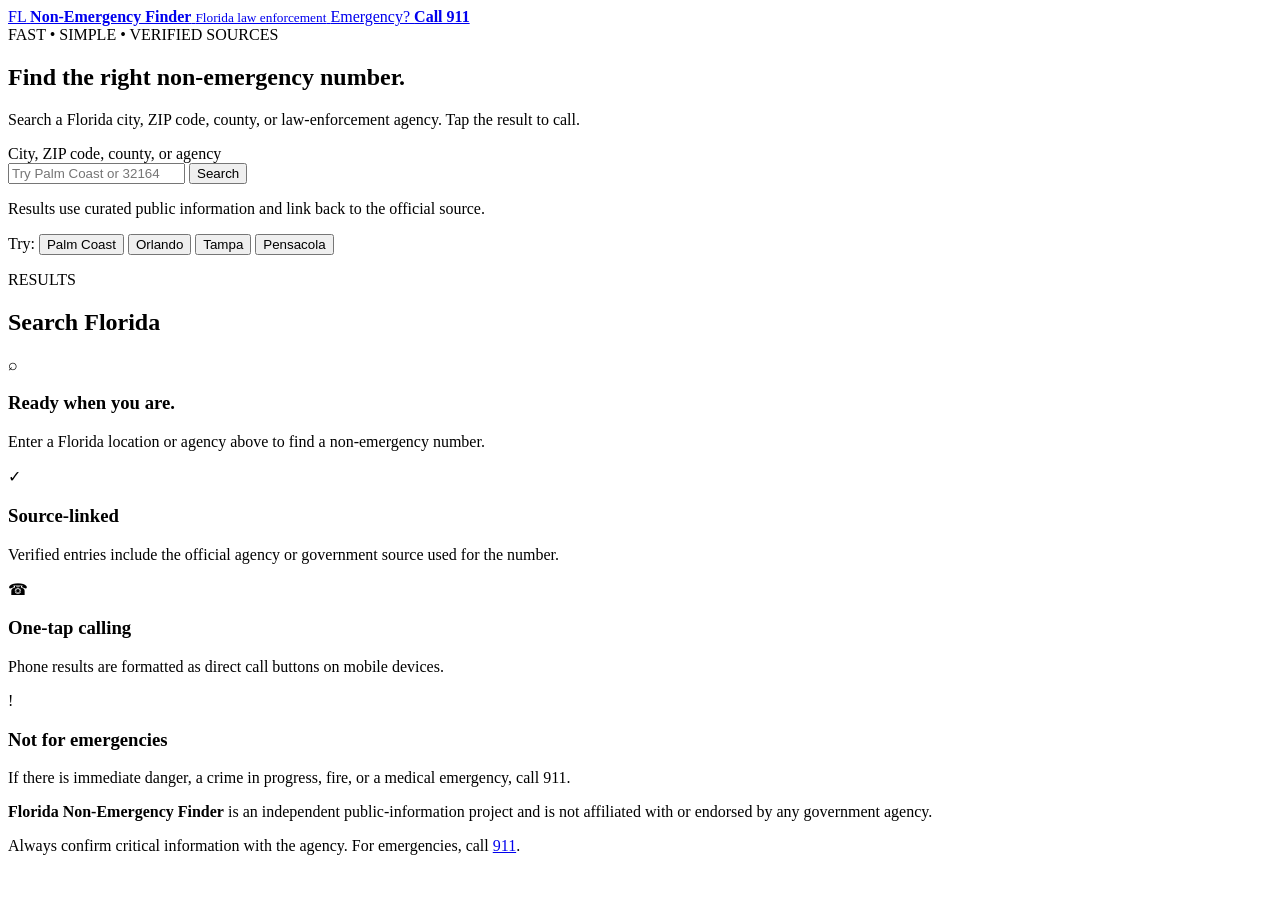
==== index.html @ f0c00235 "Build initial Florida non-emergency finder interface" ====
<!doctype html>
<html lang="en">
<head>
  <meta charset="utf-8">
  <meta name="viewport" content="width=device-width, initial-scale=1, viewport-fit=cover">
  <meta name="theme-color" content="#07111f">
  <meta name="description" content="Find verified Florida law-enforcement non-emergency phone numbers by city, ZIP code, county, or agency.">
  <title>Florida Non-Emergency Finder</title>
  <link rel="preconnect" href="https://fonts.googleapis.com">
  <link rel="preconnect" href="https://fonts.gstatic.com" crossorigin>
  <link href="https://fonts.googleapis.com/css2?family=Inter:wght@400;500;600;700;800&display=swap" rel="stylesheet">
  <link rel="stylesheet" href="styles.css">
</head>
<body>
  <header class="site-header">
    <a class="brand" href="./" aria-label="Florida Non-Emergency Finder home">
      <span class="brand-mark" aria-hidden="true">FL</span>
      <span>
        <strong>Non-Emergency Finder</strong>
        <small>Florida law enforcement</small>
      </span>
    </a>
    <a class="emergency-link" href="tel:911">Emergency? <strong>Call 911</strong></a>
  </header>

  <main>
    <section class="hero">
      <div class="hero-inner">
        <div class="eyebrow">FAST • SIMPLE • VERIFIED SOURCES</div>
        <h1>Find the right non-emergency number.</h1>
        <p class="hero-copy">Search a Florida city, ZIP code, county, or law-enforcement agency. Tap the result to call.</p>

        <form id="searchForm" class="search-card" role="search">
          <label for="searchInput">City, ZIP code, county, or agency</label>
          <div class="search-row">
            <input id="searchInput" name="q" type="search" inputmode="search" autocomplete="postal-code" placeholder="Try Palm Coast or 32164" aria-describedby="searchHelp">
            <button type="submit">Search</button>
          </div>
          <p id="searchHelp" class="search-help">Results use curated public information and link back to the official source.</p>
        </form>

        <div class="quick-searches" aria-label="Example searches">
          <span>Try:</span>
          <button type="button" data-query="Palm Coast">Palm Coast</button>
          <button type="button" data-query="Orlando">Orlando</button>
          <button type="button" data-query="Tampa">Tampa</button>
          <button type="button" data-query="Pensacola">Pensacola</button>
        </div>
      </div>
    </section>

    <section class="results-section" aria-live="polite" aria-atomic="false">
      <div class="results-header">
        <div>
          <p class="section-kicker">RESULTS</p>
          <h2 id="resultsTitle">Search Florida</h2>
        </div>
        <span id="resultCount" class="result-count"></span>
      </div>
      <div id="results" class="results-grid">
        <div class="empty-state">
          <div class="empty-icon" aria-hidden="true">⌕</div>
          <h3>Ready when you are.</h3>
          <p>Enter a Florida location or agency above to find a non-emergency number.</p>
        </div>
      </div>
    </section>

    <section class="info-strip">
      <article>
        <span class="info-icon" aria-hidden="true">✓</span>
        <div>
          <h3>Source-linked</h3>
          <p>Verified entries include the official agency or government source used for the number.</p>
        </div>
      </article>
      <article>
        <span class="info-icon" aria-hidden="true">☎</span>
        <div>
          <h3>One-tap calling</h3>
          <p>Phone results are formatted as direct call buttons on mobile devices.</p>
        </div>
      </article>
      <article>
        <span class="info-icon" aria-hidden="true">!</span>
        <div>
          <h3>Not for emergencies</h3>
          <p>If there is immediate danger, a crime in progress, fire, or a medical emergency, call 911.</p>
        </div>
      </article>
    </section>
  </main>

  <footer>
    <p><strong>Florida Non-Emergency Finder</strong> is an independent public-information project and is not affiliated with or endorsed by any government agency.</p>
    <p>Always confirm critical information with the agency. For emergencies, call <a href="tel:911">911</a>.</p>
  </footer>

  <script src="data/agencies.js"></script>
  <script src="app.js"></script>
</body>
</html>
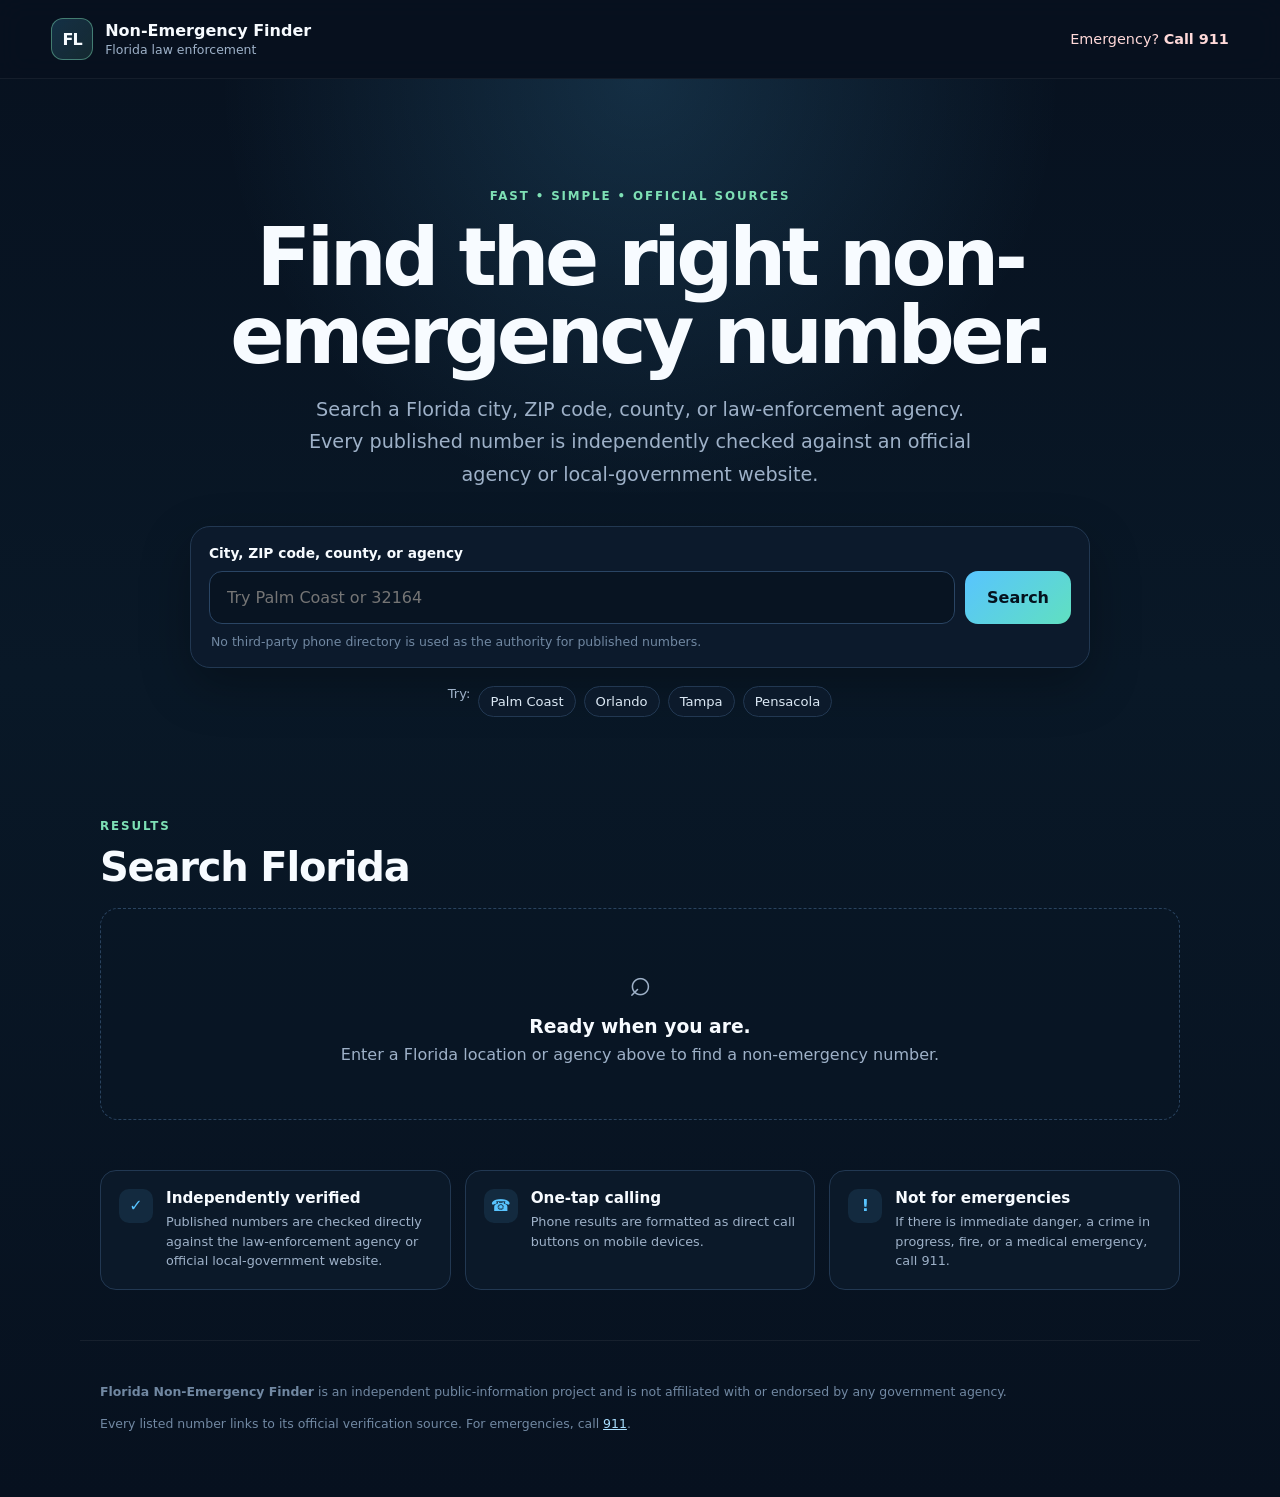
==== commit 9cdbbf16: "Load verified expansion dataset and clarify direct-source policy" ====
--- a/index.html
+++ b/index.html
@@ -4,7 +4,7 @@
   <meta charset="utf-8">
   <meta name="viewport" content="width=device-width, initial-scale=1, viewport-fit=cover">
   <meta name="theme-color" content="#07111f">
-  <meta name="description" content="Find verified Florida law-enforcement non-emergency phone numbers by city, ZIP code, county, or agency.">
+  <meta name="description" content="Find independently verified Florida law-enforcement non-emergency phone numbers by city, ZIP code, county, or agency.">
   <title>Florida Non-Emergency Finder</title>
   <link rel="preconnect" href="https://fonts.googleapis.com">
   <link rel="preconnect" href="https://fonts.gstatic.com" crossorigin>
@@ -26,9 +26,9 @@
   <main>
     <section class="hero">
       <div class="hero-inner">
-        <div class="eyebrow">FAST • SIMPLE • VERIFIED SOURCES</div>
+        <div class="eyebrow">FAST • SIMPLE • OFFICIAL SOURCES</div>
         <h1>Find the right non-emergency number.</h1>
-        <p class="hero-copy">Search a Florida city, ZIP code, county, or law-enforcement agency. Tap the result to call.</p>
+        <p class="hero-copy">Search a Florida city, ZIP code, county, or law-enforcement agency. Every published number is independently checked against an official agency or local-government website.</p>
 
         <form id="searchForm" class="search-card" role="search">
           <label for="searchInput">City, ZIP code, county, or agency</label>
@@ -36,7 +36,7 @@
             <input id="searchInput" name="q" type="search" inputmode="search" autocomplete="postal-code" placeholder="Try Palm Coast or 32164" aria-describedby="searchHelp">
             <button type="submit">Search</button>
           </div>
-          <p id="searchHelp" class="search-help">Results use curated public information and link back to the official source.</p>
+          <p id="searchHelp" class="search-help">No third-party phone directory is used as the authority for published numbers.</p>
         </form>
 
         <div class="quick-searches" aria-label="Example searches">
@@ -70,8 +70,8 @@
       <article>
         <span class="info-icon" aria-hidden="true">✓</span>
         <div>
-          <h3>Source-linked</h3>
-          <p>Verified entries include the official agency or government source used for the number.</p>
+          <h3>Independently verified</h3>
+          <p>Published numbers are checked directly against the law-enforcement agency or official local-government website.</p>
         </div>
       </article>
       <article>
@@ -93,10 +93,11 @@
 
   <footer>
     <p><strong>Florida Non-Emergency Finder</strong> is an independent public-information project and is not affiliated with or endorsed by any government agency.</p>
-    <p>Always confirm critical information with the agency. For emergencies, call <a href="tel:911">911</a>.</p>
+    <p>Every listed number links to its official verification source. For emergencies, call <a href="tel:911">911</a>.</p>
   </footer>
 
   <script src="data/agencies.js"></script>
+  <script src="data/verified-expansion.js"></script>
   <script src="app.js"></script>
 </body>
 </html>
--- a/styles.css
+++ b/styles.css
@@ -0,0 +1 @@
+:root{--bg:#07111f;--panel:#0d1b2d;--panel2:#12243a;--text:#f7fbff;--muted:#9eb1c8;--line:#223852;--accent:#58c4ff;--accent2:#7ee0b5;--danger:#ff6b6b;--shadow:0 18px 50px rgba(0,0,0,.28)}*{box-sizing:border-box}html{scroll-behavior:smooth}body{margin:0;font-family:Inter,system-ui,-apple-system,BlinkMacSystemFont,"Segoe UI",sans-serif;background:linear-gradient(180deg,#07111f 0%,#091827 45%,#07111f 100%);color:var(--text);min-height:100vh}.site-header{display:flex;justify-content:space-between;align-items:center;padding:18px clamp(18px,4vw,54px);border-bottom:1px solid rgba(255,255,255,.06);background:rgba(7,17,31,.86);backdrop-filter:blur(14px);position:sticky;top:0;z-index:10}.brand{display:flex;align-items:center;gap:12px;color:var(--text);text-decoration:none}.brand-mark{display:grid;place-items:center;width:42px;height:42px;border:1px solid rgba(126,224,181,.45);border-radius:12px;background:linear-gradient(135deg,rgba(88,196,255,.18),rgba(126,224,181,.12));font-weight:800;letter-spacing:-.05em}.brand strong,.brand small{display:block}.brand small{color:var(--muted);font-size:.78rem;margin-top:2px}.emergency-link{color:#ffd9d9;text-decoration:none;font-size:.9rem}.hero{padding:clamp(56px,9vw,110px) 20px 44px;background:radial-gradient(circle at 50% 0%,rgba(88,196,255,.16),transparent 45%)}.hero-inner{max-width:900px;margin:0 auto;text-align:center}.eyebrow,.section-kicker{font-size:.74rem;letter-spacing:.16em;font-weight:800;color:var(--accent2)}h1{font-size:clamp(2.35rem,7vw,5rem);line-height:.98;letter-spacing:-.055em;margin:16px 0 18px}.hero-copy{max-width:700px;margin:0 auto;color:var(--muted);font-size:clamp(1rem,2.2vw,1.2rem);line-height:1.7}.search-card{margin:34px auto 0;padding:18px;text-align:left;background:rgba(13,27,45,.92);border:1px solid var(--line);border-radius:20px;box-shadow:var(--shadow)}.search-card label{display:block;font-size:.86rem;font-weight:700;margin:0 0 10px}.search-row{display:grid;grid-template-columns:1fr auto;gap:10px}.search-row input{width:100%;border:1px solid #2a4564;background:#081422;color:#fff;border-radius:13px;padding:16px 17px;font:inherit;font-size:1rem;outline:none}.search-row input:focus{border-color:var(--accent);box-shadow:0 0 0 3px rgba(88,196,255,.12)}button,.call-button{font:inherit}.search-row button,.call-button{border:0;border-radius:13px;background:linear-gradient(135deg,var(--accent),#60e0c0);color:#05111d;font-weight:800;padding:0 22px;cursor:pointer}.search-help{margin:10px 2px 0;color:#7188a2;font-size:.78rem}.quick-searches{display:flex;flex-wrap:wrap;justify-content:center;gap:8px;margin:18px 0 0;color:var(--muted);font-size:.82rem}.quick-searches button{border:1px solid var(--line);background:#0c1a2b;color:#dce9f5;border-radius:999px;padding:7px 11px;cursor:pointer}.results-section{max-width:1120px;margin:0 auto;padding:46px 20px 20px}.results-header{display:flex;justify-content:space-between;align-items:end;gap:20px;margin-bottom:18px}.results-header h2{margin:5px 0 0;font-size:clamp(1.6rem,4vw,2.5rem);letter-spacing:-.03em}.result-count{color:var(--muted);font-size:.85rem}.results-grid{display:grid;gap:15px}.result-card{background:linear-gradient(180deg,#0e1e31,#0b1929);border:1px solid var(--line);border-radius:18px;padding:20px;box-shadow:0 10px 28px rgba(0,0,0,.18)}.result-top{display:flex;justify-content:space-between;gap:16px;align-items:flex-start}.agency-type{font-size:.72rem;text-transform:uppercase;letter-spacing:.12em;color:var(--accent2);font-weight:800}.result-card h3{font-size:1.28rem;margin:6px 0 4px}.location{color:var(--muted);font-size:.9rem}.verified{white-space:nowrap;background:rgba(126,224,181,.1);border:1px solid rgba(126,224,181,.25);color:#aef0d2;border-radius:999px;padding:6px 9px;font-size:.72rem;font-weight:700}.phone-block{display:grid;grid-template-columns:1fr auto;gap:12px;align-items:center;margin-top:18px;padding-top:18px;border-top:1px solid rgba(255,255,255,.07)}.phone-label{color:var(--muted);font-size:.75rem}.phone-number{display:block;font-size:clamp(1.35rem,5vw,2rem);font-weight:800;letter-spacing:-.035em;margin-top:3px;color:#fff;text-decoration:none}.call-button{display:inline-flex;align-items:center;justify-content:center;text-decoration:none;min-height:48px}.meta-row{display:flex;flex-wrap:wrap;gap:10px 18px;margin-top:14px;color:#8297ae;font-size:.78rem}.meta-row a{color:#a9dfff}.empty-state{text-align:center;padding:50px 20px;border:1px dashed #29435f;border-radius:18px;background:rgba(9,24,39,.45);color:var(--muted)}.empty-state h3{color:var(--text);margin:12px 0 5px}.empty-state p{max-width:680px;margin:0 auto;line-height:1.65}.empty-icon{font-size:2.4rem}.fallback-actions{display:flex;justify-content:center;flex-wrap:wrap;gap:10px;margin-top:22px}.fallback-button{display:inline-flex;align-items:center;justify-content:center;min-height:46px;padding:0 16px;border-radius:12px;background:linear-gradient(135deg,var(--accent),#60e0c0);color:#05111d;text-decoration:none;font-weight:800}.fallback-button.secondary{background:#12243a;color:#eaf6ff;border:1px solid #2a4564}.info-strip{max-width:1120px;margin:30px auto 50px;padding:0 20px;display:grid;grid-template-columns:repeat(3,1fr);gap:14px}.info-strip article{display:flex;gap:13px;padding:18px;border:1px solid var(--line);border-radius:16px;background:#0b1929}.info-icon{flex:0 0 34px;width:34px;height:34px;display:grid;place-items:center;border-radius:10px;background:rgba(88,196,255,.1);color:var(--accent);font-weight:800}.info-strip h3{font-size:.95rem;margin:0 0 5px}.info-strip p{margin:0;color:var(--muted);font-size:.8rem;line-height:1.55}footer{max-width:1120px;margin:0 auto;padding:28px 20px 50px;border-top:1px solid rgba(255,255,255,.06);color:#7188a2;font-size:.78rem;line-height:1.6}footer a{color:#a9dfff}@media(max-width:700px){.site-header{padding:14px 16px}.brand small{display:none}.emergency-link{font-size:.78rem}.search-row{grid-template-columns:1fr}.search-row button{min-height:52px}.info-strip{grid-template-columns:1fr}.phone-block{grid-template-columns:1fr}.call-button{width:100%}.result-top{display:block}.verified{display:inline-block;margin-top:10px}.hero{padding-top:48px}.fallback-actions{display:grid}.fallback-button{width:100%}}
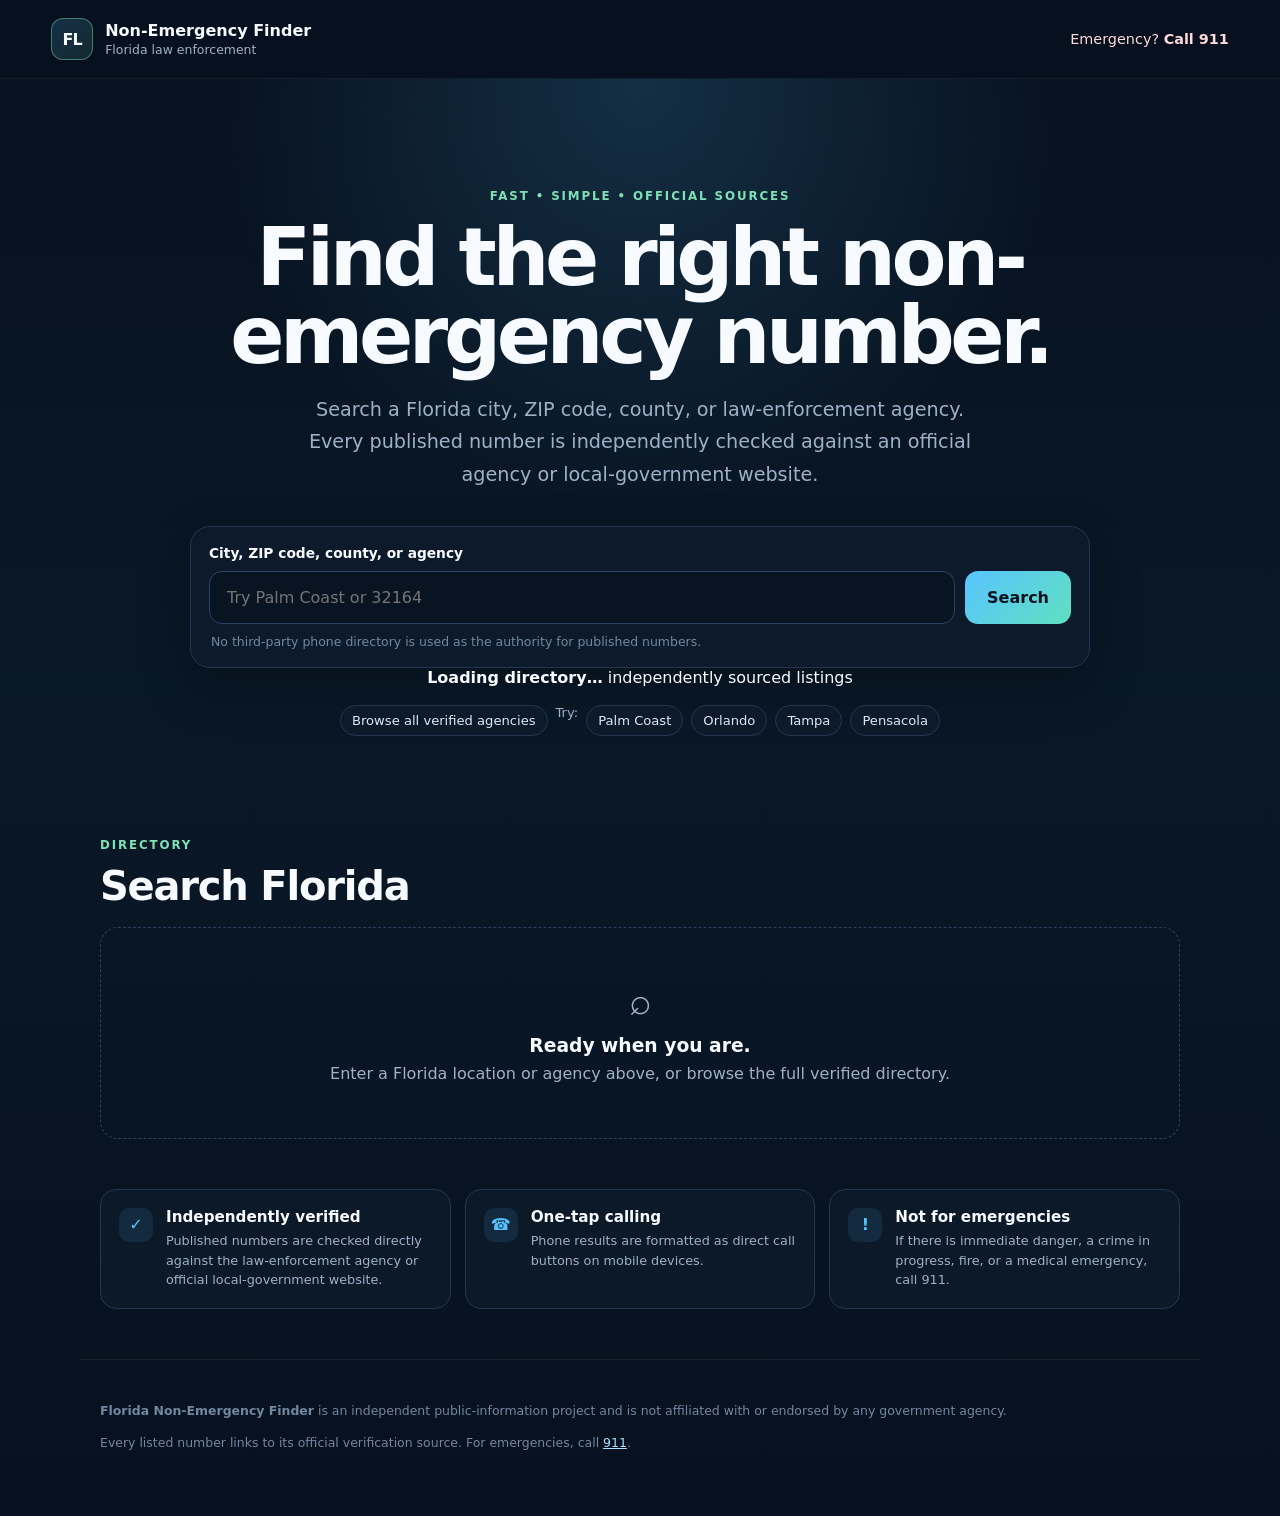
==== commit 610b4238: "Expand directory UI and load cleaned statewide data" ====
--- a/index.html
+++ b/index.html
@@ -39,7 +39,13 @@
           <p id="searchHelp" class="search-help">No third-party phone directory is used as the authority for published numbers.</p>
         </form>
 
-        <div class="quick-searches" aria-label="Example searches">
+        <div class="directory-summary" aria-live="polite">
+          <strong id="directoryCount">Loading directory…</strong>
+          <span>independently sourced listings</span>
+        </div>
+
+        <div class="quick-searches" aria-label="Directory actions and example searches">
+          <button type="button" id="browseAll" class="browse-all">Browse all verified agencies</button>
           <span>Try:</span>
           <button type="button" data-query="Palm Coast">Palm Coast</button>
           <button type="button" data-query="Orlando">Orlando</button>
@@ -52,7 +58,7 @@
     <section class="results-section" aria-live="polite" aria-atomic="false">
       <div class="results-header">
         <div>
-          <p class="section-kicker">RESULTS</p>
+          <p class="section-kicker">DIRECTORY</p>
           <h2 id="resultsTitle">Search Florida</h2>
         </div>
         <span id="resultCount" class="result-count"></span>
@@ -61,7 +67,7 @@
         <div class="empty-state">
           <div class="empty-icon" aria-hidden="true">⌕</div>
           <h3>Ready when you are.</h3>
-          <p>Enter a Florida location or agency above to find a non-emergency number.</p>
+          <p>Enter a Florida location or agency above, or browse the full verified directory.</p>
         </div>
       </div>
     </section>
@@ -97,7 +103,8 @@
   </footer>
 
   <script src="data/agencies.js"></script>
-  <script src="data/verified-expansion.js"></script>
+  <script src="data/agencies-expanded.js"></script>
+  <script src="data/municipal-extra.js"></script>
   <script src="app.js"></script>
 </body>
 </html>
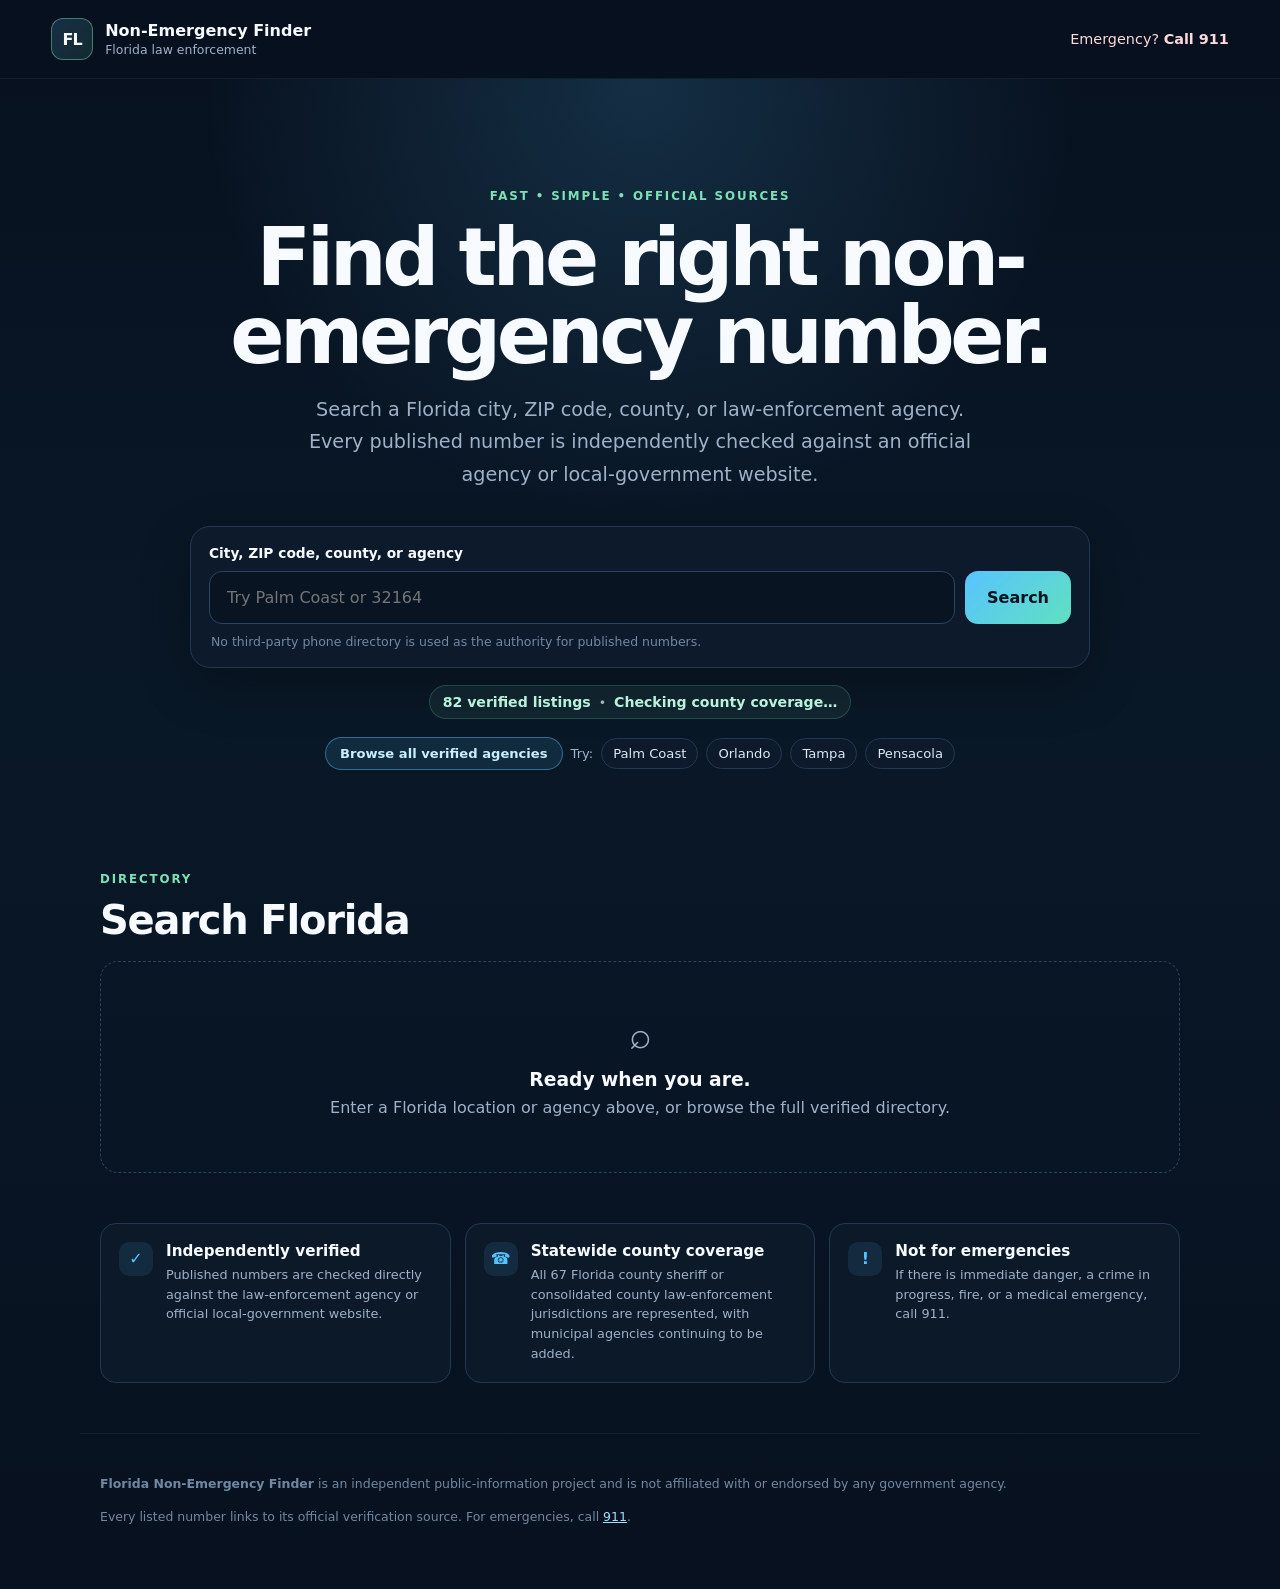
==== commit 05b7bfe2: "Load statewide county completion dataset" ====
--- a/index.html
+++ b/index.html
@@ -41,7 +41,8 @@
 
         <div class="directory-summary" aria-live="polite">
           <strong id="directoryCount">Loading directory…</strong>
-          <span>independently sourced listings</span>
+          <span>•</span>
+          <strong id="countyCoverage">Checking county coverage…</strong>
         </div>
 
         <div class="quick-searches" aria-label="Directory actions and example searches">
@@ -83,8 +84,8 @@
       <article>
         <span class="info-icon" aria-hidden="true">☎</span>
         <div>
-          <h3>One-tap calling</h3>
-          <p>Phone results are formatted as direct call buttons on mobile devices.</p>
+          <h3>Statewide county coverage</h3>
+          <p>All 67 Florida county sheriff or consolidated county law-enforcement jurisdictions are represented, with municipal agencies continuing to be added.</p>
         </div>
       </article>
       <article>
@@ -104,6 +105,7 @@
 
   <script src="data/agencies.js"></script>
   <script src="data/agencies-expanded.js"></script>
+  <script src="data/county-completion.js"></script>
   <script src="data/municipal-extra.js"></script>
   <script src="app.js"></script>
 </body>
--- a/styles.css
+++ b/styles.css
@@ -1 +1 @@
-:root{--bg:#07111f;--panel:#0d1b2d;--panel2:#12243a;--text:#f7fbff;--muted:#9eb1c8;--line:#223852;--accent:#58c4ff;--accent2:#7ee0b5;--danger:#ff6b6b;--shadow:0 18px 50px rgba(0,0,0,.28)}*{box-sizing:border-box}html{scroll-behavior:smooth}body{margin:0;font-family:Inter,system-ui,-apple-system,BlinkMacSystemFont,"Segoe UI",sans-serif;background:linear-gradient(180deg,#07111f 0%,#091827 45%,#07111f 100%);color:var(--text);min-height:100vh}.site-header{display:flex;justify-content:space-between;align-items:center;padding:18px clamp(18px,4vw,54px);border-bottom:1px solid rgba(255,255,255,.06);background:rgba(7,17,31,.86);backdrop-filter:blur(14px);position:sticky;top:0;z-index:10}.brand{display:flex;align-items:center;gap:12px;color:var(--text);text-decoration:none}.brand-mark{display:grid;place-items:center;width:42px;height:42px;border:1px solid rgba(126,224,181,.45);border-radius:12px;background:linear-gradient(135deg,rgba(88,196,255,.18),rgba(126,224,181,.12));font-weight:800;letter-spacing:-.05em}.brand strong,.brand small{display:block}.brand small{color:var(--muted);font-size:.78rem;margin-top:2px}.emergency-link{color:#ffd9d9;text-decoration:none;font-size:.9rem}.hero{padding:clamp(56px,9vw,110px) 20px 44px;background:radial-gradient(circle at 50% 0%,rgba(88,196,255,.16),transparent 45%)}.hero-inner{max-width:900px;margin:0 auto;text-align:center}.eyebrow,.section-kicker{font-size:.74rem;letter-spacing:.16em;font-weight:800;color:var(--accent2)}h1{font-size:clamp(2.35rem,7vw,5rem);line-height:.98;letter-spacing:-.055em;margin:16px 0 18px}.hero-copy{max-width:700px;margin:0 auto;color:var(--muted);font-size:clamp(1rem,2.2vw,1.2rem);line-height:1.7}.search-card{margin:34px auto 0;padding:18px;text-align:left;background:rgba(13,27,45,.92);border:1px solid var(--line);border-radius:20px;box-shadow:var(--shadow)}.search-card label{display:block;font-size:.86rem;font-weight:700;margin:0 0 10px}.search-row{display:grid;grid-template-columns:1fr auto;gap:10px}.search-row input{width:100%;border:1px solid #2a4564;background:#081422;color:#fff;border-radius:13px;padding:16px 17px;font:inherit;font-size:1rem;outline:none}.search-row input:focus{border-color:var(--accent);box-shadow:0 0 0 3px rgba(88,196,255,.12)}button,.call-button{font:inherit}.search-row button,.call-button{border:0;border-radius:13px;background:linear-gradient(135deg,var(--accent),#60e0c0);color:#05111d;font-weight:800;padding:0 22px;cursor:pointer}.search-help{margin:10px 2px 0;color:#7188a2;font-size:.78rem}.quick-searches{display:flex;flex-wrap:wrap;justify-content:center;gap:8px;margin:18px 0 0;color:var(--muted);font-size:.82rem}.quick-searches button{border:1px solid var(--line);background:#0c1a2b;color:#dce9f5;border-radius:999px;padding:7px 11px;cursor:pointer}.results-section{max-width:1120px;margin:0 auto;padding:46px 20px 20px}.results-header{display:flex;justify-content:space-between;align-items:end;gap:20px;margin-bottom:18px}.results-header h2{margin:5px 0 0;font-size:clamp(1.6rem,4vw,2.5rem);letter-spacing:-.03em}.result-count{color:var(--muted);font-size:.85rem}.results-grid{display:grid;gap:15px}.result-card{background:linear-gradient(180deg,#0e1e31,#0b1929);border:1px solid var(--line);border-radius:18px;padding:20px;box-shadow:0 10px 28px rgba(0,0,0,.18)}.result-top{display:flex;justify-content:space-between;gap:16px;align-items:flex-start}.agency-type{font-size:.72rem;text-transform:uppercase;letter-spacing:.12em;color:var(--accent2);font-weight:800}.result-card h3{font-size:1.28rem;margin:6px 0 4px}.location{color:var(--muted);font-size:.9rem}.verified{white-space:nowrap;background:rgba(126,224,181,.1);border:1px solid rgba(126,224,181,.25);color:#aef0d2;border-radius:999px;padding:6px 9px;font-size:.72rem;font-weight:700}.phone-block{display:grid;grid-template-columns:1fr auto;gap:12px;align-items:center;margin-top:18px;padding-top:18px;border-top:1px solid rgba(255,255,255,.07)}.phone-label{color:var(--muted);font-size:.75rem}.phone-number{display:block;font-size:clamp(1.35rem,5vw,2rem);font-weight:800;letter-spacing:-.035em;margin-top:3px;color:#fff;text-decoration:none}.call-button{display:inline-flex;align-items:center;justify-content:center;text-decoration:none;min-height:48px}.meta-row{display:flex;flex-wrap:wrap;gap:10px 18px;margin-top:14px;color:#8297ae;font-size:.78rem}.meta-row a{color:#a9dfff}.empty-state{text-align:center;padding:50px 20px;border:1px dashed #29435f;border-radius:18px;background:rgba(9,24,39,.45);color:var(--muted)}.empty-state h3{color:var(--text);margin:12px 0 5px}.empty-state p{max-width:680px;margin:0 auto;line-height:1.65}.empty-icon{font-size:2.4rem}.fallback-actions{display:flex;justify-content:center;flex-wrap:wrap;gap:10px;margin-top:22px}.fallback-button{display:inline-flex;align-items:center;justify-content:center;min-height:46px;padding:0 16px;border-radius:12px;background:linear-gradient(135deg,var(--accent),#60e0c0);color:#05111d;text-decoration:none;font-weight:800}.fallback-button.secondary{background:#12243a;color:#eaf6ff;border:1px solid #2a4564}.info-strip{max-width:1120px;margin:30px auto 50px;padding:0 20px;display:grid;grid-template-columns:repeat(3,1fr);gap:14px}.info-strip article{display:flex;gap:13px;padding:18px;border:1px solid var(--line);border-radius:16px;background:#0b1929}.info-icon{flex:0 0 34px;width:34px;height:34px;display:grid;place-items:center;border-radius:10px;background:rgba(88,196,255,.1);color:var(--accent);font-weight:800}.info-strip h3{font-size:.95rem;margin:0 0 5px}.info-strip p{margin:0;color:var(--muted);font-size:.8rem;line-height:1.55}footer{max-width:1120px;margin:0 auto;padding:28px 20px 50px;border-top:1px solid rgba(255,255,255,.06);color:#7188a2;font-size:.78rem;line-height:1.6}footer a{color:#a9dfff}@media(max-width:700px){.site-header{padding:14px 16px}.brand small{display:none}.emergency-link{font-size:.78rem}.search-row{grid-template-columns:1fr}.search-row button{min-height:52px}.info-strip{grid-template-columns:1fr}.phone-block{grid-template-columns:1fr}.call-button{width:100%}.result-top{display:block}.verified{display:inline-block;margin-top:10px}.hero{padding-top:48px}.fallback-actions{display:grid}.fallback-button{width:100%}}+:root{--bg:#07111f;--panel:#0d1b2d;--panel2:#12243a;--text:#f7fbff;--muted:#9eb1c8;--line:#223852;--accent:#58c4ff;--accent2:#7ee0b5;--danger:#ff6b6b;--shadow:0 18px 50px rgba(0,0,0,.28)}*{box-sizing:border-box}html{scroll-behavior:smooth}body{margin:0;font-family:Inter,system-ui,-apple-system,BlinkMacSystemFont,"Segoe UI",sans-serif;background:linear-gradient(180deg,#07111f 0%,#091827 45%,#07111f 100%);color:var(--text);min-height:100vh}.site-header{display:flex;justify-content:space-between;align-items:center;padding:18px clamp(18px,4vw,54px);border-bottom:1px solid rgba(255,255,255,.06);background:rgba(7,17,31,.86);backdrop-filter:blur(14px);position:sticky;top:0;z-index:10}.brand{display:flex;align-items:center;gap:12px;color:var(--text);text-decoration:none}.brand-mark{display:grid;place-items:center;width:42px;height:42px;border:1px solid rgba(126,224,181,.45);border-radius:12px;background:linear-gradient(135deg,rgba(88,196,255,.18),rgba(126,224,181,.12));font-weight:800;letter-spacing:-.05em}.brand strong,.brand small{display:block}.brand small{color:var(--muted);font-size:.78rem;margin-top:2px}.emergency-link{color:#ffd9d9;text-decoration:none;font-size:.9rem}.hero{padding:clamp(56px,9vw,110px) 20px 44px;background:radial-gradient(circle at 50% 0%,rgba(88,196,255,.16),transparent 45%)}.hero-inner{max-width:900px;margin:0 auto;text-align:center}.eyebrow,.section-kicker{font-size:.74rem;letter-spacing:.16em;font-weight:800;color:var(--accent2)}h1{font-size:clamp(2.35rem,7vw,5rem);line-height:.98;letter-spacing:-.055em;margin:16px 0 18px}.hero-copy{max-width:700px;margin:0 auto;color:var(--muted);font-size:clamp(1rem,2.2vw,1.2rem);line-height:1.7}.search-card{margin:34px auto 0;padding:18px;text-align:left;background:rgba(13,27,45,.92);border:1px solid var(--line);border-radius:20px;box-shadow:var(--shadow)}.search-card label{display:block;font-size:.86rem;font-weight:700;margin:0 0 10px}.search-row{display:grid;grid-template-columns:1fr auto;gap:10px}.search-row input{width:100%;border:1px solid #2a4564;background:#081422;color:#fff;border-radius:13px;padding:16px 17px;font:inherit;font-size:1rem;outline:none}.search-row input:focus{border-color:var(--accent);box-shadow:0 0 0 3px rgba(88,196,255,.12)}button,.call-button{font:inherit}.search-row button,.call-button{border:0;border-radius:13px;background:linear-gradient(135deg,var(--accent),#60e0c0);color:#05111d;font-weight:800;padding:0 22px;cursor:pointer}.search-help{margin:10px 2px 0;color:#7188a2;font-size:.78rem}.directory-summary{display:inline-flex;align-items:baseline;gap:8px;margin-top:17px;padding:8px 13px;border:1px solid rgba(126,224,181,.2);border-radius:999px;background:rgba(126,224,181,.07);color:var(--muted);font-size:.78rem}.directory-summary strong{color:#baf2dc;font-size:.88rem}.quick-searches{display:flex;flex-wrap:wrap;justify-content:center;align-items:center;gap:8px;margin:18px 0 0;color:var(--muted);font-size:.82rem}.quick-searches button{border:1px solid var(--line);background:#0c1a2b;color:#dce9f5;border-radius:999px;padding:7px 11px;cursor:pointer}.quick-searches .browse-all{border-color:rgba(88,196,255,.45);background:rgba(88,196,255,.11);color:#c9eeff;font-weight:800;padding:8px 14px}.quick-searches button:hover{border-color:#3f658c;transform:translateY(-1px)}.results-section{max-width:1120px;margin:0 auto;padding:46px 20px 20px}.results-header{display:flex;justify-content:space-between;align-items:end;gap:20px;margin-bottom:18px}.results-header h2{margin:5px 0 0;font-size:clamp(1.6rem,4vw,2.5rem);letter-spacing:-.03em}.result-count{color:var(--muted);font-size:.85rem}.results-grid{display:grid;gap:15px}.result-card{background:linear-gradient(180deg,#0e1e31,#0b1929);border:1px solid var(--line);border-radius:18px;padding:20px;box-shadow:0 10px 28px rgba(0,0,0,.18)}.result-top{display:flex;justify-content:space-between;gap:16px;align-items:flex-start}.agency-type{font-size:.72rem;text-transform:uppercase;letter-spacing:.12em;color:var(--accent2);font-weight:800}.result-card h3{font-size:1.28rem;margin:6px 0 4px}.location{color:var(--muted);font-size:.9rem}.verified{white-space:nowrap;background:rgba(126,224,181,.1);border:1px solid rgba(126,224,181,.25);color:#aef0d2;border-radius:999px;padding:6px 9px;font-size:.72rem;font-weight:700}.phone-block{display:grid;grid-template-columns:1fr auto;gap:12px;align-items:center;margin-top:18px;padding-top:18px;border-top:1px solid rgba(255,255,255,.07)}.phone-label{color:var(--muted);font-size:.75rem}.phone-number{display:block;font-size:clamp(1.35rem,5vw,2rem);font-weight:800;letter-spacing:-.035em;margin-top:3px;color:#fff;text-decoration:none}.call-button{display:inline-flex;align-items:center;justify-content:center;text-decoration:none;min-height:48px}.meta-row{display:flex;flex-wrap:wrap;gap:10px 18px;margin-top:14px;color:#8297ae;font-size:.78rem}.meta-row a{color:#a9dfff}.empty-state{text-align:center;padding:50px 20px;border:1px dashed #29435f;border-radius:18px;background:rgba(9,24,39,.45);color:var(--muted)}.empty-state h3{color:var(--text);margin:12px 0 5px}.empty-state p{max-width:680px;margin:0 auto;line-height:1.65}.empty-icon{font-size:2.4rem}.fallback-actions{display:flex;justify-content:center;flex-wrap:wrap;gap:10px;margin-top:22px}.fallback-button{display:inline-flex;align-items:center;justify-content:center;min-height:46px;padding:0 16px;border-radius:12px;background:linear-gradient(135deg,var(--accent),#60e0c0);color:#05111d;text-decoration:none;font-weight:800}.fallback-button.secondary{background:#12243a;color:#eaf6ff;border:1px solid #2a4564}.info-strip{max-width:1120px;margin:30px auto 50px;padding:0 20px;display:grid;grid-template-columns:repeat(3,1fr);gap:14px}.info-strip article{display:flex;gap:13px;padding:18px;border:1px solid var(--line);border-radius:16px;background:#0b1929}.info-icon{flex:0 0 34px;width:34px;height:34px;display:grid;place-items:center;border-radius:10px;background:rgba(88,196,255,.1);color:var(--accent);font-weight:800}.info-strip h3{font-size:.95rem;margin:0 0 5px}.info-strip p{margin:0;color:var(--muted);font-size:.8rem;line-height:1.55}footer{max-width:1120px;margin:0 auto;padding:28px 20px 50px;border-top:1px solid rgba(255,255,255,.06);color:#7188a2;font-size:.78rem;line-height:1.6}footer a{color:#a9dfff}@media(max-width:700px){.site-header{padding:14px 16px}.brand small{display:none}.emergency-link{font-size:.78rem}.search-row{grid-template-columns:1fr}.search-row button{min-height:52px}.directory-summary{display:flex;justify-content:center;flex-wrap:wrap}.info-strip{grid-template-columns:1fr}.phone-block{grid-template-columns:1fr}.call-button{width:100%}.result-top{display:block}.verified{display:inline-block;margin-top:10px}.hero{padding-top:48px}.fallback-actions{display:grid}.fallback-button{width:100%}}
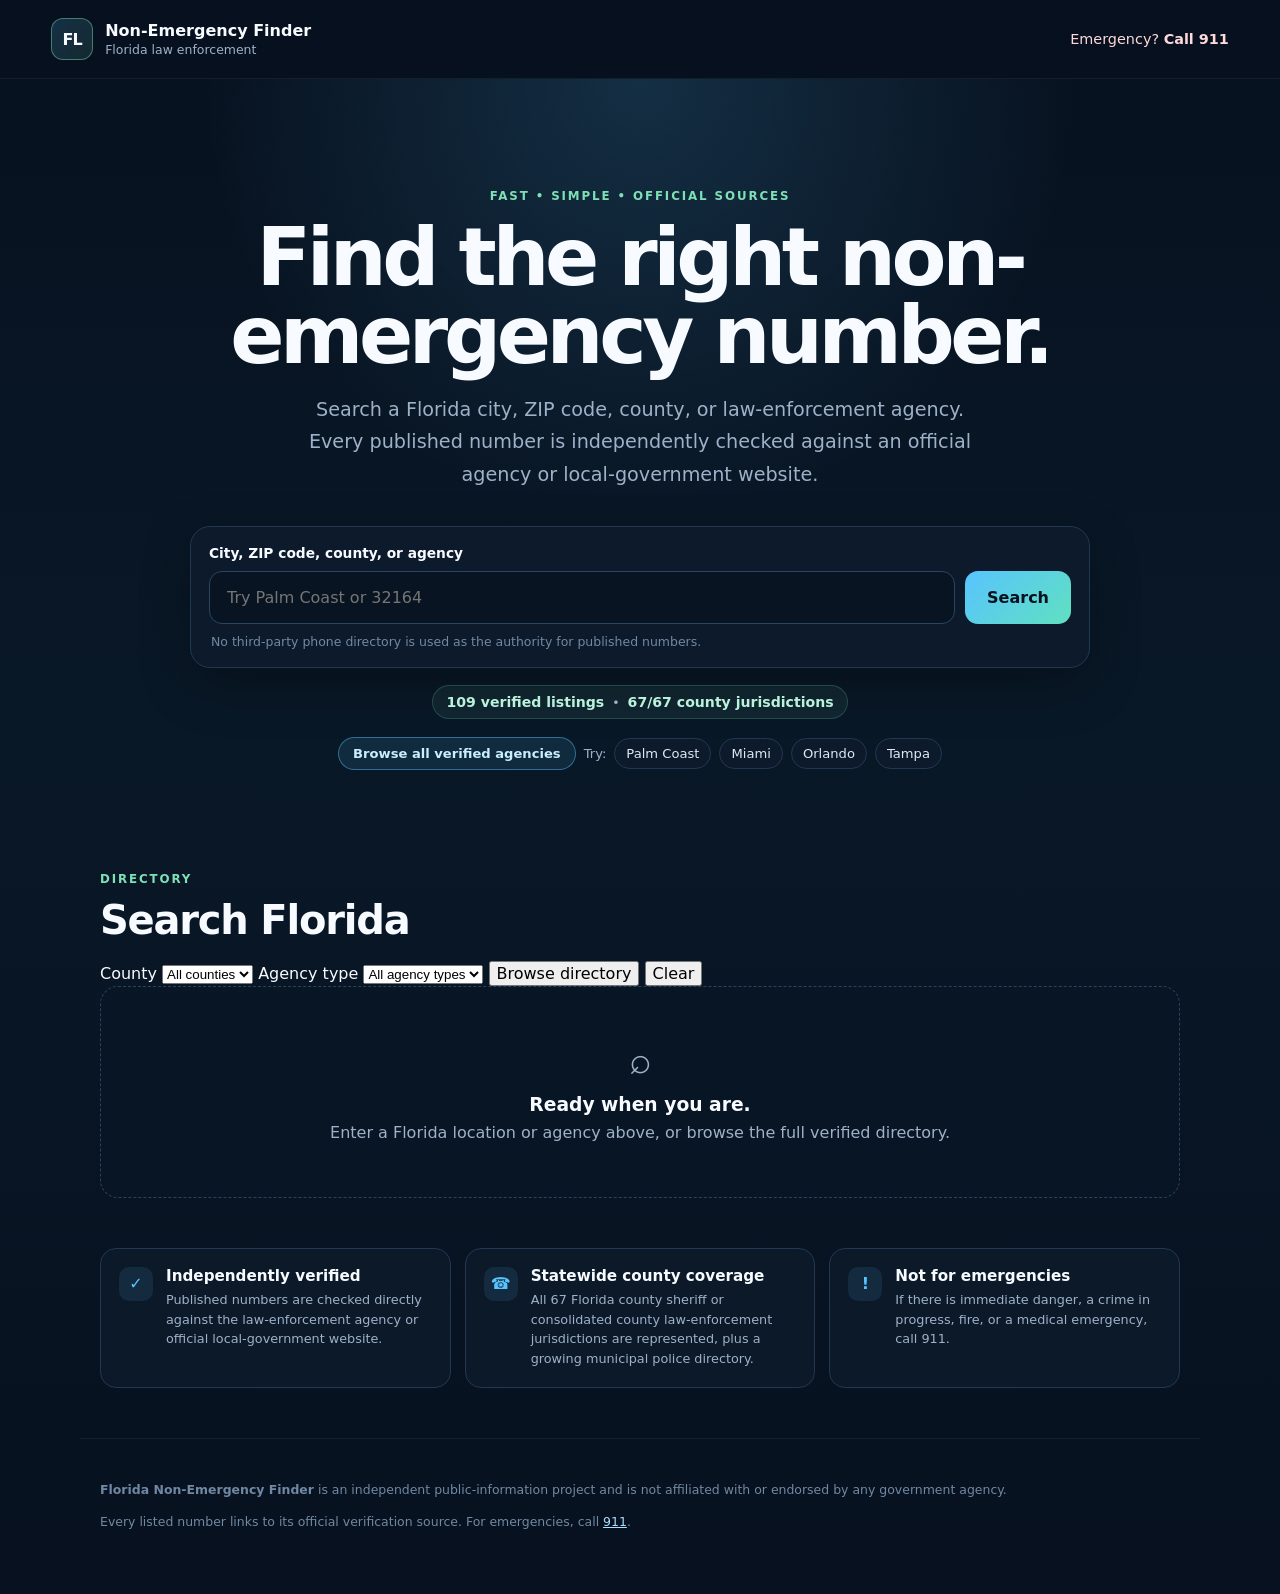
==== commit 62a01a12: "Add municipal dataset and directory filters" ====
--- a/index.html
+++ b/index.html
@@ -15,10 +15,7 @@
   <header class="site-header">
     <a class="brand" href="./" aria-label="Florida Non-Emergency Finder home">
       <span class="brand-mark" aria-hidden="true">FL</span>
-      <span>
-        <strong>Non-Emergency Finder</strong>
-        <small>Florida law enforcement</small>
-      </span>
+      <span><strong>Non-Emergency Finder</strong><small>Florida law enforcement</small></span>
     </a>
     <a class="emergency-link" href="tel:911">Emergency? <strong>Call 911</strong></a>
   </header>
@@ -40,30 +37,37 @@
         </form>
 
         <div class="directory-summary" aria-live="polite">
-          <strong id="directoryCount">Loading directory…</strong>
-          <span>•</span>
-          <strong id="countyCoverage">Checking county coverage…</strong>
+          <strong id="directoryCount">Loading directory…</strong><span>•</span><strong id="countyCoverage">Checking county coverage…</strong>
         </div>
 
         <div class="quick-searches" aria-label="Directory actions and example searches">
           <button type="button" id="browseAll" class="browse-all">Browse all verified agencies</button>
           <span>Try:</span>
           <button type="button" data-query="Palm Coast">Palm Coast</button>
+          <button type="button" data-query="Miami">Miami</button>
           <button type="button" data-query="Orlando">Orlando</button>
           <button type="button" data-query="Tampa">Tampa</button>
-          <button type="button" data-query="Pensacola">Pensacola</button>
         </div>
       </div>
     </section>
 
     <section class="results-section" aria-live="polite" aria-atomic="false">
       <div class="results-header">
-        <div>
-          <p class="section-kicker">DIRECTORY</p>
-          <h2 id="resultsTitle">Search Florida</h2>
-        </div>
+        <div><p class="section-kicker">DIRECTORY</p><h2 id="resultsTitle">Search Florida</h2></div>
         <span id="resultCount" class="result-count"></span>
       </div>
+
+      <div class="directory-tools" aria-label="Directory filters">
+        <label>County
+          <select id="countyFilter"><option value="">All counties</option></select>
+        </label>
+        <label>Agency type
+          <select id="typeFilter"><option value="">All agency types</option></select>
+        </label>
+        <button type="button" id="applyFilters">Browse directory</button>
+        <button type="button" id="clearFilters" class="secondary-tool">Clear</button>
+      </div>
+
       <div id="results" class="results-grid">
         <div class="empty-state">
           <div class="empty-icon" aria-hidden="true">⌕</div>
@@ -74,27 +78,9 @@
     </section>
 
     <section class="info-strip">
-      <article>
-        <span class="info-icon" aria-hidden="true">✓</span>
-        <div>
-          <h3>Independently verified</h3>
-          <p>Published numbers are checked directly against the law-enforcement agency or official local-government website.</p>
-        </div>
-      </article>
-      <article>
-        <span class="info-icon" aria-hidden="true">☎</span>
-        <div>
-          <h3>Statewide county coverage</h3>
-          <p>All 67 Florida county sheriff or consolidated county law-enforcement jurisdictions are represented, with municipal agencies continuing to be added.</p>
-        </div>
-      </article>
-      <article>
-        <span class="info-icon" aria-hidden="true">!</span>
-        <div>
-          <h3>Not for emergencies</h3>
-          <p>If there is immediate danger, a crime in progress, fire, or a medical emergency, call 911.</p>
-        </div>
-      </article>
+      <article><span class="info-icon" aria-hidden="true">✓</span><div><h3>Independently verified</h3><p>Published numbers are checked directly against the law-enforcement agency or official local-government website.</p></div></article>
+      <article><span class="info-icon" aria-hidden="true">☎</span><div><h3>Statewide county coverage</h3><p>All 67 Florida county sheriff or consolidated county law-enforcement jurisdictions are represented, plus a growing municipal police directory.</p></div></article>
+      <article><span class="info-icon" aria-hidden="true">!</span><div><h3>Not for emergencies</h3><p>If there is immediate danger, a crime in progress, fire, or a medical emergency, call 911.</p></div></article>
     </section>
   </main>
 
@@ -107,6 +93,7 @@
   <script src="data/agencies-expanded.js"></script>
   <script src="data/county-completion.js"></script>
   <script src="data/municipal-extra.js"></script>
+  <script src="data/major-municipal.js"></script>
   <script src="app.js"></script>
 </body>
 </html>
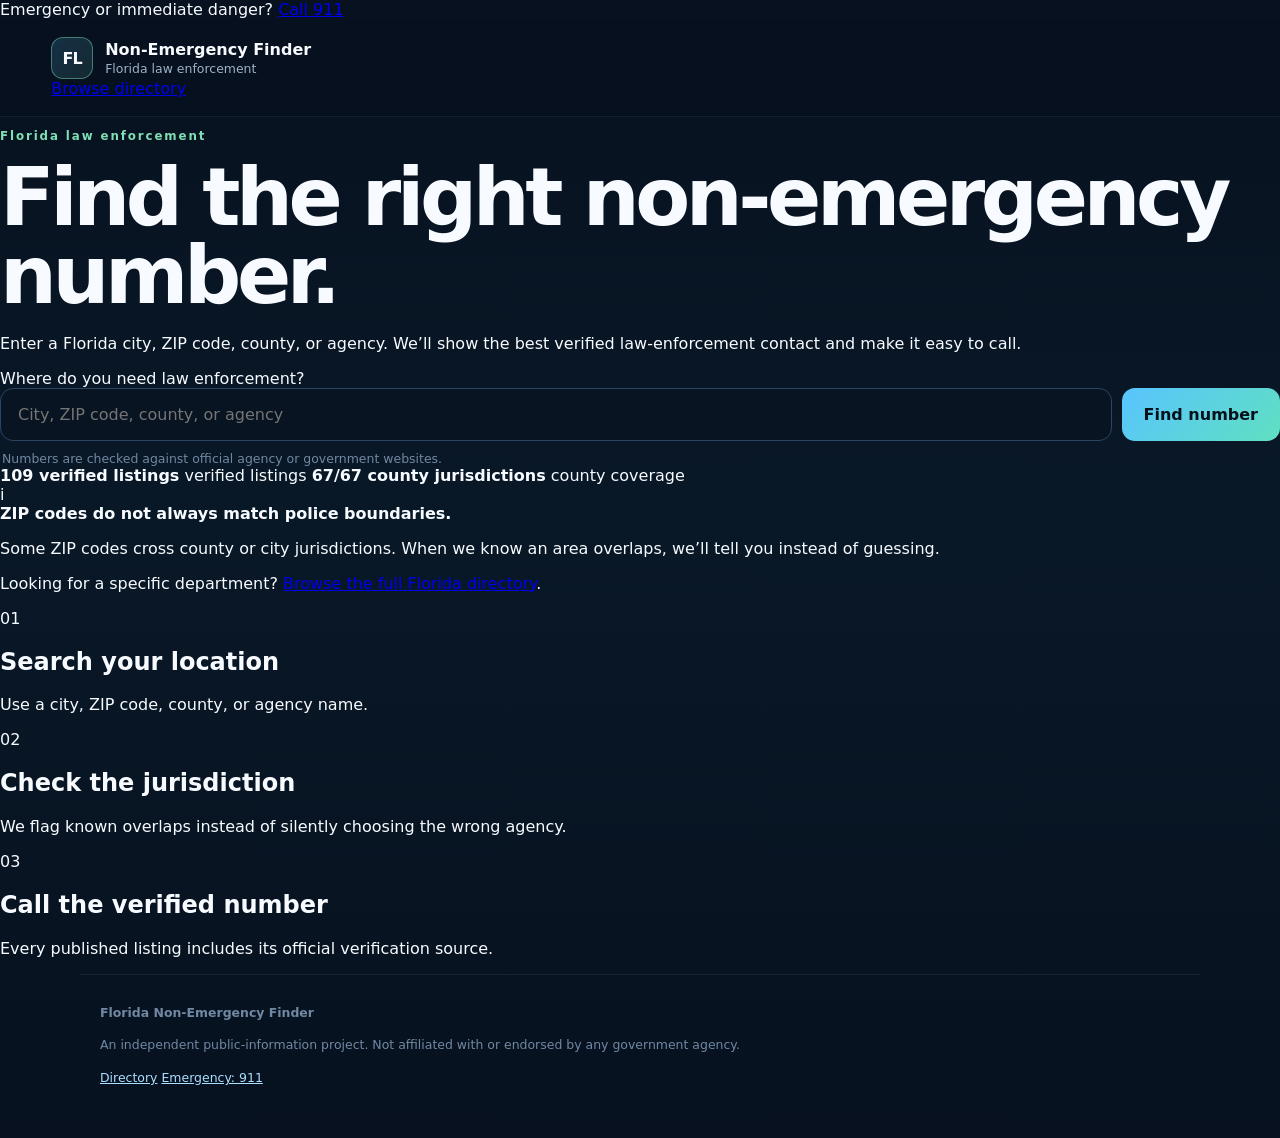
==== commit 5ac93690: "Redesign finder homepage as focused civic utility" ====
--- a/index.html
+++ b/index.html
@@ -3,7 +3,7 @@
 <head>
   <meta charset="utf-8">
   <meta name="viewport" content="width=device-width, initial-scale=1, viewport-fit=cover">
-  <meta name="theme-color" content="#07111f">
+  <meta name="theme-color" content="#f7f8fa">
   <meta name="description" content="Find independently verified Florida law-enforcement non-emergency phone numbers by city, ZIP code, county, or agency.">
   <title>Florida Non-Emergency Finder</title>
   <link rel="preconnect" href="https://fonts.googleapis.com">
@@ -11,82 +11,108 @@
   <link href="https://fonts.googleapis.com/css2?family=Inter:wght@400;500;600;700;800&display=swap" rel="stylesheet">
   <link rel="stylesheet" href="styles.css">
 </head>
-<body>
+<body class="finder-page">
+  <div class="emergency-banner" role="note">
+    <div class="emergency-inner">
+      <span>Emergency or immediate danger?</span>
+      <a href="tel:911">Call 911</a>
+    </div>
+  </div>
+
   <header class="site-header">
-    <a class="brand" href="./" aria-label="Florida Non-Emergency Finder home">
-      <span class="brand-mark" aria-hidden="true">FL</span>
-      <span><strong>Non-Emergency Finder</strong><small>Florida law enforcement</small></span>
-    </a>
-    <a class="emergency-link" href="tel:911">Emergency? <strong>Call 911</strong></a>
+    <div class="header-inner">
+      <a class="brand" href="./" aria-label="Florida Non-Emergency Finder home">
+        <span class="brand-mark" aria-hidden="true">FL</span>
+        <span class="brand-copy">
+          <strong>Non-Emergency Finder</strong>
+          <small>Florida law enforcement</small>
+        </span>
+      </a>
+      <a class="header-link" href="directory/">Browse directory</a>
+    </div>
   </header>
 
   <main>
-    <section class="hero">
-      <div class="hero-inner">
-        <div class="eyebrow">FAST • SIMPLE • OFFICIAL SOURCES</div>
+    <section id="finderIntro" class="finder-intro">
+      <div class="utility-container">
+        <p class="eyebrow">Florida law enforcement</p>
         <h1>Find the right non-emergency number.</h1>
-        <p class="hero-copy">Search a Florida city, ZIP code, county, or law-enforcement agency. Every published number is independently checked against an official agency or local-government website.</p>
+        <p class="intro-copy">Enter a Florida city, ZIP code, county, or agency. We’ll show the best verified law-enforcement contact and make it easy to call.</p>
 
-        <form id="searchForm" class="search-card" role="search">
-          <label for="searchInput">City, ZIP code, county, or agency</label>
+        <form id="searchForm" class="finder-search" role="search">
+          <label for="searchInput">Where do you need law enforcement?</label>
           <div class="search-row">
-            <input id="searchInput" name="q" type="search" inputmode="search" autocomplete="postal-code" placeholder="Try Palm Coast or 32164" aria-describedby="searchHelp">
-            <button type="submit">Search</button>
+            <input id="searchInput" name="q" type="search" inputmode="search" autocomplete="postal-code" placeholder="City, ZIP code, county, or agency" aria-describedby="searchHelp">
+            <button type="submit">Find number</button>
           </div>
-          <p id="searchHelp" class="search-help">No third-party phone directory is used as the authority for published numbers.</p>
+          <p id="searchHelp" class="search-help">
+            <span class="verification-dot" aria-hidden="true"></span>
+            Numbers are checked against official agency or government websites.
+          </p>
         </form>
 
-        <div class="directory-summary" aria-live="polite">
-          <strong id="directoryCount">Loading directory…</strong><span>•</span><strong id="countyCoverage">Checking county coverage…</strong>
+        <div class="finder-stats" aria-live="polite">
+          <span><strong id="directoryCount">Loading…</strong> verified listings</span>
+          <span class="stat-divider" aria-hidden="true"></span>
+          <span><strong id="countyCoverage">Loading…</strong> county coverage</span>
         </div>
 
-        <div class="quick-searches" aria-label="Directory actions and example searches">
-          <button type="button" id="browseAll" class="browse-all">Browse all verified agencies</button>
-          <span>Try:</span>
-          <button type="button" data-query="Palm Coast">Palm Coast</button>
-          <button type="button" data-query="Miami">Miami</button>
-          <button type="button" data-query="Orlando">Orlando</button>
-          <button type="button" data-query="Tampa">Tampa</button>
+        <div class="jurisdiction-tip">
+          <div class="tip-icon" aria-hidden="true">i</div>
+          <div>
+            <strong>ZIP codes do not always match police boundaries.</strong>
+            <p>Some ZIP codes cross county or city jurisdictions. When we know an area overlaps, we’ll tell you instead of guessing.</p>
+          </div>
         </div>
+
+        <p class="directory-link-line">Looking for a specific department? <a href="directory/">Browse the full Florida directory</a>.</p>
       </div>
     </section>
 
-    <section class="results-section" aria-live="polite" aria-atomic="false">
-      <div class="results-header">
-        <div><p class="section-kicker">DIRECTORY</p><h2 id="resultsTitle">Search Florida</h2></div>
-        <span id="resultCount" class="result-count"></span>
-      </div>
-
-      <div class="directory-tools" aria-label="Directory filters">
-        <label>County
-          <select id="countyFilter"><option value="">All counties</option></select>
-        </label>
-        <label>Agency type
-          <select id="typeFilter"><option value="">All agency types</option></select>
-        </label>
-        <button type="button" id="applyFilters">Browse directory</button>
-        <button type="button" id="clearFilters" class="secondary-tool">Clear</button>
-      </div>
-
-      <div id="results" class="results-grid">
-        <div class="empty-state">
-          <div class="empty-icon" aria-hidden="true">⌕</div>
-          <h3>Ready when you are.</h3>
-          <p>Enter a Florida location or agency above, or browse the full verified directory.</p>
+    <section id="resultState" class="result-state" hidden aria-live="polite" aria-atomic="false">
+      <div class="utility-container">
+        <button type="button" id="backToSearch" class="back-link">← Search another location</button>
+        <div class="result-heading">
+          <p class="eyebrow">Search result</p>
+          <h2 id="resultTitle">Your non-emergency contact</h2>
         </div>
+        <div id="resultNotice"></div>
+        <div id="resultCards" class="focused-results"></div>
       </div>
     </section>
 
-    <section class="info-strip">
-      <article><span class="info-icon" aria-hidden="true">✓</span><div><h3>Independently verified</h3><p>Published numbers are checked directly against the law-enforcement agency or official local-government website.</p></div></article>
-      <article><span class="info-icon" aria-hidden="true">☎</span><div><h3>Statewide county coverage</h3><p>All 67 Florida county sheriff or consolidated county law-enforcement jurisdictions are represented, plus a growing municipal police directory.</p></div></article>
-      <article><span class="info-icon" aria-hidden="true">!</span><div><h3>Not for emergencies</h3><p>If there is immediate danger, a crime in progress, fire, or a medical emergency, call 911.</p></div></article>
+    <section id="supportSection" class="support-section">
+      <div class="support-grid">
+        <article>
+          <span class="support-number">01</span>
+          <h2>Search your location</h2>
+          <p>Use a city, ZIP code, county, or agency name.</p>
+        </article>
+        <article>
+          <span class="support-number">02</span>
+          <h2>Check the jurisdiction</h2>
+          <p>We flag known overlaps instead of silently choosing the wrong agency.</p>
+        </article>
+        <article>
+          <span class="support-number">03</span>
+          <h2>Call the verified number</h2>
+          <p>Every published listing includes its official verification source.</p>
+        </article>
+      </div>
     </section>
   </main>
 
-  <footer>
-    <p><strong>Florida Non-Emergency Finder</strong> is an independent public-information project and is not affiliated with or endorsed by any government agency.</p>
-    <p>Every listed number links to its official verification source. For emergencies, call <a href="tel:911">911</a>.</p>
+  <footer class="site-footer">
+    <div class="footer-inner">
+      <div>
+        <strong>Florida Non-Emergency Finder</strong>
+        <p>An independent public-information project. Not affiliated with or endorsed by any government agency.</p>
+      </div>
+      <div class="footer-links">
+        <a href="directory/">Directory</a>
+        <a href="tel:911">Emergency: 911</a>
+      </div>
+    </div>
   </footer>
 
   <script src="data/agencies.js"></script>
--- a/styles.css
+++ b/styles.css
@@ -1 +1 @@
-:root{--bg:#07111f;--panel:#0d1b2d;--panel2:#12243a;--text:#f7fbff;--muted:#9eb1c8;--line:#223852;--accent:#58c4ff;--accent2:#7ee0b5;--danger:#ff6b6b;--shadow:0 18px 50px rgba(0,0,0,.28)}*{box-sizing:border-box}html{scroll-behavior:smooth}body{margin:0;font-family:Inter,system-ui,-apple-system,BlinkMacSystemFont,"Segoe UI",sans-serif;background:linear-gradient(180deg,#07111f 0%,#091827 45%,#07111f 100%);color:var(--text);min-height:100vh}.site-header{display:flex;justify-content:space-between;align-items:center;padding:18px clamp(18px,4vw,54px);border-bottom:1px solid rgba(255,255,255,.06);background:rgba(7,17,31,.86);backdrop-filter:blur(14px);position:sticky;top:0;z-index:10}.brand{display:flex;align-items:center;gap:12px;color:var(--text);text-decoration:none}.brand-mark{display:grid;place-items:center;width:42px;height:42px;border:1px solid rgba(126,224,181,.45);border-radius:12px;background:linear-gradient(135deg,rgba(88,196,255,.18),rgba(126,224,181,.12));font-weight:800;letter-spacing:-.05em}.brand strong,.brand small{display:block}.brand small{color:var(--muted);font-size:.78rem;margin-top:2px}.emergency-link{color:#ffd9d9;text-decoration:none;font-size:.9rem}.hero{padding:clamp(56px,9vw,110px) 20px 44px;background:radial-gradient(circle at 50% 0%,rgba(88,196,255,.16),transparent 45%)}.hero-inner{max-width:900px;margin:0 auto;text-align:center}.eyebrow,.section-kicker{font-size:.74rem;letter-spacing:.16em;font-weight:800;color:var(--accent2)}h1{font-size:clamp(2.35rem,7vw,5rem);line-height:.98;letter-spacing:-.055em;margin:16px 0 18px}.hero-copy{max-width:700px;margin:0 auto;color:var(--muted);font-size:clamp(1rem,2.2vw,1.2rem);line-height:1.7}.search-card{margin:34px auto 0;padding:18px;text-align:left;background:rgba(13,27,45,.92);border:1px solid var(--line);border-radius:20px;box-shadow:var(--shadow)}.search-card label{display:block;font-size:.86rem;font-weight:700;margin:0 0 10px}.search-row{display:grid;grid-template-columns:1fr auto;gap:10px}.search-row input{width:100%;border:1px solid #2a4564;background:#081422;color:#fff;border-radius:13px;padding:16px 17px;font:inherit;font-size:1rem;outline:none}.search-row input:focus{border-color:var(--accent);box-shadow:0 0 0 3px rgba(88,196,255,.12)}button,.call-button{font:inherit}.search-row button,.call-button{border:0;border-radius:13px;background:linear-gradient(135deg,var(--accent),#60e0c0);color:#05111d;font-weight:800;padding:0 22px;cursor:pointer}.search-help{margin:10px 2px 0;color:#7188a2;font-size:.78rem}.directory-summary{display:inline-flex;align-items:baseline;gap:8px;margin-top:17px;padding:8px 13px;border:1px solid rgba(126,224,181,.2);border-radius:999px;background:rgba(126,224,181,.07);color:var(--muted);font-size:.78rem}.directory-summary strong{color:#baf2dc;font-size:.88rem}.quick-searches{display:flex;flex-wrap:wrap;justify-content:center;align-items:center;gap:8px;margin:18px 0 0;color:var(--muted);font-size:.82rem}.quick-searches button{border:1px solid var(--line);background:#0c1a2b;color:#dce9f5;border-radius:999px;padding:7px 11px;cursor:pointer}.quick-searches .browse-all{border-color:rgba(88,196,255,.45);background:rgba(88,196,255,.11);color:#c9eeff;font-weight:800;padding:8px 14px}.quick-searches button:hover{border-color:#3f658c;transform:translateY(-1px)}.results-section{max-width:1120px;margin:0 auto;padding:46px 20px 20px}.results-header{display:flex;justify-content:space-between;align-items:end;gap:20px;margin-bottom:18px}.results-header h2{margin:5px 0 0;font-size:clamp(1.6rem,4vw,2.5rem);letter-spacing:-.03em}.result-count{color:var(--muted);font-size:.85rem}.results-grid{display:grid;gap:15px}.result-card{background:linear-gradient(180deg,#0e1e31,#0b1929);border:1px solid var(--line);border-radius:18px;padding:20px;box-shadow:0 10px 28px rgba(0,0,0,.18)}.result-top{display:flex;justify-content:space-between;gap:16px;align-items:flex-start}.agency-type{font-size:.72rem;text-transform:uppercase;letter-spacing:.12em;color:var(--accent2);font-weight:800}.result-card h3{font-size:1.28rem;margin:6px 0 4px}.location{color:var(--muted);font-size:.9rem}.verified{white-space:nowrap;background:rgba(126,224,181,.1);border:1px solid rgba(126,224,181,.25);color:#aef0d2;border-radius:999px;padding:6px 9px;font-size:.72rem;font-weight:700}.phone-block{display:grid;grid-template-columns:1fr auto;gap:12px;align-items:center;margin-top:18px;padding-top:18px;border-top:1px solid rgba(255,255,255,.07)}.phone-label{color:var(--muted);font-size:.75rem}.phone-number{display:block;font-size:clamp(1.35rem,5vw,2rem);font-weight:800;letter-spacing:-.035em;margin-top:3px;color:#fff;text-decoration:none}.call-button{display:inline-flex;align-items:center;justify-content:center;text-decoration:none;min-height:48px}.meta-row{display:flex;flex-wrap:wrap;gap:10px 18px;margin-top:14px;color:#8297ae;font-size:.78rem}.meta-row a{color:#a9dfff}.empty-state{text-align:center;padding:50px 20px;border:1px dashed #29435f;border-radius:18px;background:rgba(9,24,39,.45);color:var(--muted)}.empty-state h3{color:var(--text);margin:12px 0 5px}.empty-state p{max-width:680px;margin:0 auto;line-height:1.65}.empty-icon{font-size:2.4rem}.fallback-actions{display:flex;justify-content:center;flex-wrap:wrap;gap:10px;margin-top:22px}.fallback-button{display:inline-flex;align-items:center;justify-content:center;min-height:46px;padding:0 16px;border-radius:12px;background:linear-gradient(135deg,var(--accent),#60e0c0);color:#05111d;text-decoration:none;font-weight:800}.fallback-button.secondary{background:#12243a;color:#eaf6ff;border:1px solid #2a4564}.info-strip{max-width:1120px;margin:30px auto 50px;padding:0 20px;display:grid;grid-template-columns:repeat(3,1fr);gap:14px}.info-strip article{display:flex;gap:13px;padding:18px;border:1px solid var(--line);border-radius:16px;background:#0b1929}.info-icon{flex:0 0 34px;width:34px;height:34px;display:grid;place-items:center;border-radius:10px;background:rgba(88,196,255,.1);color:var(--accent);font-weight:800}.info-strip h3{font-size:.95rem;margin:0 0 5px}.info-strip p{margin:0;color:var(--muted);font-size:.8rem;line-height:1.55}footer{max-width:1120px;margin:0 auto;padding:28px 20px 50px;border-top:1px solid rgba(255,255,255,.06);color:#7188a2;font-size:.78rem;line-height:1.6}footer a{color:#a9dfff}@media(max-width:700px){.site-header{padding:14px 16px}.brand small{display:none}.emergency-link{font-size:.78rem}.search-row{grid-template-columns:1fr}.search-row button{min-height:52px}.directory-summary{display:flex;justify-content:center;flex-wrap:wrap}.info-strip{grid-template-columns:1fr}.phone-block{grid-template-columns:1fr}.call-button{width:100%}.result-top{display:block}.verified{display:inline-block;margin-top:10px}.hero{padding-top:48px}.fallback-actions{display:grid}.fallback-button{width:100%}}
+:root{--bg:#07111f;--panel:#0d1b2d;--panel2:#12243a;--text:#f7fbff;--muted:#9eb1c8;--line:#223852;--accent:#58c4ff;--accent2:#7ee0b5;--danger:#ff6b6b;--shadow:0 18px 50px rgba(0,0,0,.28)}*{box-sizing:border-box}html{scroll-behavior:smooth}body{margin:0;font-family:Inter,system-ui,-apple-system,BlinkMacSystemFont,"Segoe UI",sans-serif;background:linear-gradient(180deg,#07111f 0%,#091827 45%,#07111f 100%);color:var(--text);min-height:100vh}.site-header{display:flex;justify-content:space-between;align-items:center;padding:18px clamp(18px,4vw,54px);border-bottom:1px solid rgba(255,255,255,.06);background:rgba(7,17,31,.86);backdrop-filter:blur(14px);position:sticky;top:0;z-index:10}.brand{display:flex;align-items:center;gap:12px;color:var(--text);text-decoration:none}.brand-mark{display:grid;place-items:center;width:42px;height:42px;border:1px solid rgba(126,224,181,.45);border-radius:12px;background:linear-gradient(135deg,rgba(88,196,255,.18),rgba(126,224,181,.12));font-weight:800;letter-spacing:-.05em}.brand strong,.brand small{display:block}.brand small{color:var(--muted);font-size:.78rem;margin-top:2px}.emergency-link{color:#ffd9d9;text-decoration:none;font-size:.9rem}.hero{padding:clamp(56px,9vw,110px) 20px 44px;background:radial-gradient(circle at 50% 0%,rgba(88,196,255,.16),transparent 45%)}.hero-inner{max-width:900px;margin:0 auto;text-align:center}.eyebrow,.section-kicker{font-size:.74rem;letter-spacing:.16em;font-weight:800;color:var(--accent2)}h1{font-size:clamp(2.35rem,7vw,5rem);line-height:.98;letter-spacing:-.055em;margin:16px 0 18px}.hero-copy{max-width:700px;margin:0 auto;color:var(--muted);font-size:clamp(1rem,2.2vw,1.2rem);line-height:1.7}.search-card{margin:34px auto 0;padding:18px;text-align:left;background:rgba(13,27,45,.92);border:1px solid var(--line);border-radius:20px;box-shadow:var(--shadow)}.search-card label{display:block;font-size:.86rem;font-weight:700;margin:0 0 10px}.search-row{display:grid;grid-template-columns:1fr auto;gap:10px}.search-row input{width:100%;border:1px solid #2a4564;background:#081422;color:#fff;border-radius:13px;padding:16px 17px;font:inherit;font-size:1rem;outline:none}.search-row input:focus{border-color:var(--accent);box-shadow:0 0 0 3px rgba(88,196,255,.12)}button,.call-button{font:inherit}.search-row button,.call-button{border:0;border-radius:13px;background:linear-gradient(135deg,var(--accent),#60e0c0);color:#05111d;font-weight:800;padding:0 22px;cursor:pointer}.search-help{margin:10px 2px 0;color:#7188a2;font-size:.78rem}.directory-summary{display:inline-flex;align-items:baseline;gap:8px;margin-top:17px;padding:8px 13px;border:1px solid rgba(126,224,181,.2);border-radius:999px;background:rgba(126,224,181,.07);color:var(--muted);font-size:.78rem}.directory-summary strong{color:#baf2dc;font-size:.88rem}.quick-searches{display:flex;flex-wrap:wrap;justify-content:center;align-items:center;gap:8px;margin:18px 0 0;color:var(--muted);font-size:.82rem}.quick-searches button{border:1px solid var(--line);background:#0c1a2b;color:#dce9f5;border-radius:999px;padding:7px 11px;cursor:pointer;transition:.15s ease}.quick-searches .browse-all{border-color:rgba(88,196,255,.45);background:rgba(88,196,255,.11);color:#c9eeff;font-weight:800;padding:8px 14px}.quick-searches button:hover{border-color:#3f658c;transform:translateY(-1px)}.results-section{max-width:1120px;margin:0 auto;padding:46px 20px 20px}.results-header{display:flex;justify-content:space-between;align-items:end;gap:20px;margin-bottom:18px}.results-header h2{margin:5px 0 0;font-size:clamp(1.6rem,4vw,2.5rem);letter-spacing:-.03em}.result-count{color:var(--muted);font-size:.85rem}.directory-tools{display:grid;grid-template-columns:minmax(180px,1fr) minmax(180px,1fr) auto auto;gap:10px;align-items:end;margin:0 0 18px;padding:14px;border:1px solid var(--line);border-radius:16px;background:rgba(13,27,45,.72)}.directory-tools label{display:grid;gap:7px;color:var(--muted);font-size:.74rem;font-weight:700;text-transform:uppercase;letter-spacing:.08em}.directory-tools select{width:100%;min-height:44px;padding:0 36px 0 12px;border:1px solid #2a4564;border-radius:11px;background:#081422;color:#eef8ff;font:inherit;font-size:.88rem;outline:none}.directory-tools select:focus{border-color:var(--accent);box-shadow:0 0 0 3px rgba(88,196,255,.1)}.directory-tools button{min-height:44px;padding:0 15px;border:1px solid transparent;border-radius:11px;background:linear-gradient(135deg,var(--accent),#60e0c0);color:#05111d;font-weight:800;cursor:pointer}.directory-tools .secondary-tool{background:#12243a;color:#dbeafa;border-color:#2a4564}.results-grid{display:grid;gap:15px}.result-card{background:linear-gradient(180deg,#0e1e31,#0b1929);border:1px solid var(--line);border-radius:18px;padding:20px;box-shadow:0 10px 28px rgba(0,0,0,.18)}.result-top{display:flex;justify-content:space-between;gap:16px;align-items:flex-start}.agency-type{font-size:.72rem;text-transform:uppercase;letter-spacing:.12em;color:var(--accent2);font-weight:800}.result-card h3{font-size:1.28rem;margin:6px 0 4px}.location{color:var(--muted);font-size:.9rem}.verified{white-space:nowrap;background:rgba(126,224,181,.1);border:1px solid rgba(126,224,181,.25);color:#aef0d2;border-radius:999px;padding:6px 9px;font-size:.72rem;font-weight:700}.phone-block{display:grid;grid-template-columns:1fr auto;gap:12px;align-items:center;margin-top:18px;padding-top:18px;border-top:1px solid rgba(255,255,255,.07)}.phone-label{color:var(--muted);font-size:.75rem}.phone-number{display:block;font-size:clamp(1.35rem,5vw,2rem);font-weight:800;letter-spacing:-.035em;margin-top:3px;color:#fff;text-decoration:none}.call-button{display:inline-flex;align-items:center;justify-content:center;text-decoration:none;min-height:48px}.meta-row{display:flex;flex-wrap:wrap;gap:10px 18px;margin-top:14px;color:#8297ae;font-size:.78rem}.meta-row a{color:#a9dfff}.empty-state{text-align:center;padding:50px 20px;border:1px dashed #29435f;border-radius:18px;background:rgba(9,24,39,.45);color:var(--muted)}.empty-state h3{color:var(--text);margin:12px 0 5px}.empty-state p{max-width:680px;margin:0 auto;line-height:1.65}.empty-icon{font-size:2.4rem}.fallback-actions{display:flex;justify-content:center;flex-wrap:wrap;gap:10px;margin-top:22px}.fallback-button{display:inline-flex;align-items:center;justify-content:center;min-height:46px;padding:0 16px;border-radius:12px;background:linear-gradient(135deg,var(--accent),#60e0c0);color:#05111d;text-decoration:none;font-weight:800}.fallback-button.secondary{background:#12243a;color:#eaf6ff;border:1px solid #2a4564}.info-strip{max-width:1120px;margin:30px auto 50px;padding:0 20px;display:grid;grid-template-columns:repeat(3,1fr);gap:14px}.info-strip article{display:flex;gap:13px;padding:18px;border:1px solid var(--line);border-radius:16px;background:#0b1929}.info-icon{flex:0 0 34px;width:34px;height:34px;display:grid;place-items:center;border-radius:10px;background:rgba(88,196,255,.1);color:var(--accent);font-weight:800}.info-strip h3{font-size:.95rem;margin:0 0 5px}.info-strip p{margin:0;color:var(--muted);font-size:.8rem;line-height:1.55}footer{max-width:1120px;margin:0 auto;padding:28px 20px 50px;border-top:1px solid rgba(255,255,255,.06);color:#7188a2;font-size:.78rem;line-height:1.6}footer a{color:#a9dfff}.search-result-overlay{position:fixed;inset:0;z-index:1000;display:none;align-items:center;justify-content:center;padding:20px;background:rgba(2,8,15,.88);backdrop-filter:blur(16px);overflow:auto}.search-result-overlay.is-open{display:flex}.search-overlay-open{overflow:hidden}.search-result-shell{width:min(760px,100%);max-height:calc(100vh - 40px);overflow:auto;background:linear-gradient(180deg,#0b1929,#081422);border:1px solid #2a4564;border-radius:24px;padding:22px;box-shadow:0 30px 90px rgba(0,0,0,.5)}.search-result-header{display:flex;align-items:flex-start;justify-content:space-between;gap:20px;margin-bottom:16px}.search-result-header h2{margin:5px 0 0;font-size:clamp(1.5rem,4vw,2.2rem);letter-spacing:-.035em}.overlay-close{flex:0 0 44px;width:44px;height:44px;border:1px solid #2a4564;border-radius:12px;background:#12243a;color:#eef8ff;font-size:1.8rem;line-height:1;cursor:pointer}.search-overlay-cards{display:grid;gap:14px}.search-result-overlay .result-card{box-shadow:none}.jurisdiction-note{margin:0 0 16px;padding:14px 15px;border:1px solid rgba(255,193,7,.35);border-radius:14px;background:rgba(255,193,7,.09);color:#ffe8a3;font-size:.9rem;line-height:1.55}.new-search-button{width:100%;min-height:50px;margin-top:16px;border:1px solid #2a4564;border-radius:13px;background:#12243a;color:#eef8ff;font-weight:800;cursor:pointer}@media(max-width:820px){.directory-tools{grid-template-columns:1fr 1fr}.directory-tools button{width:100%}}@media(max-width:700px){.site-header{padding:14px 16px}.brand small{display:none}.emergency-link{font-size:.78rem}.search-row{grid-template-columns:1fr}.search-row button{min-height:52px}.directory-summary{display:flex;justify-content:center;flex-wrap:wrap}.directory-tools{grid-template-columns:1fr;padding:12px}.directory-tools select,.directory-tools button{min-height:48px}.info-strip{grid-template-columns:1fr}.phone-block{grid-template-columns:1fr}.call-button{width:100%}.result-top{display:block}.verified{display:inline-block;margin-top:10px}.hero{padding-top:48px}.fallback-actions{display:grid}.fallback-button{width:100%}.search-result-overlay{padding:0;align-items:stretch}.search-result-shell{width:100%;max-height:none;min-height:100vh;border:0;border-radius:0;padding:18px 16px 28px}.search-result-header{position:sticky;top:-18px;z-index:2;margin:-18px -16px 16px;padding:18px 16px 12px;background:rgba(8,20,34,.96);backdrop-filter:blur(12px);border-bottom:1px solid rgba(255,255,255,.06)}}
